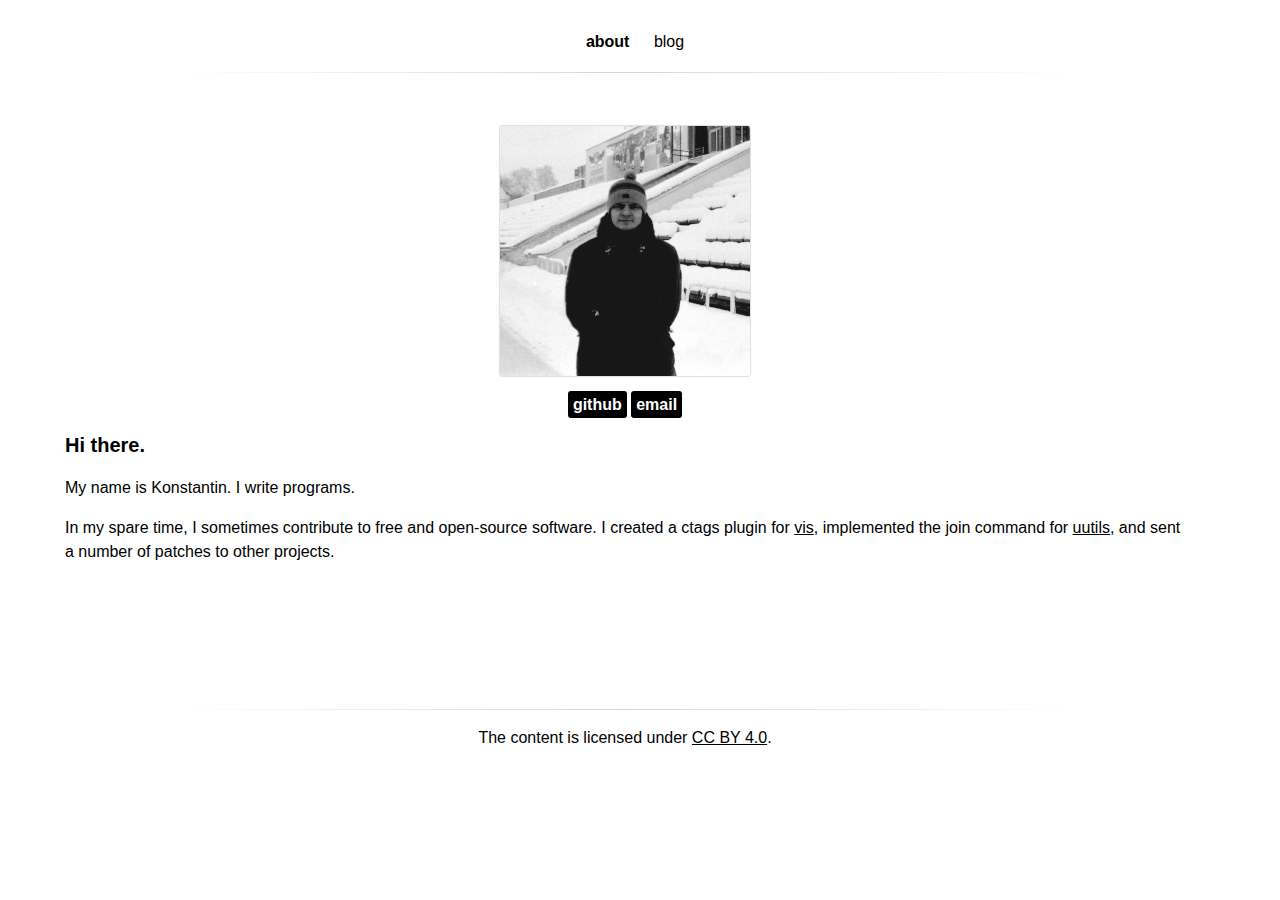
==== index.html @ 9165deb7 "Site import" ====
<!doctype html><html><head><meta name=generator content="Hugo 0.104.3"><meta charset=utf-8><meta name=viewport content="width=device-width"><title>About - Konstantin Pospelov</title><link rel=stylesheet href=/style.css type=text/css media=all><link rel=icon type=image/jpg href=/img/me.jpg></head><body><nav class=menu><a class="menu-item current" href=/>about</a>
<a class=menu-item href=/blog>blog</a><hr></nav><main><div class=me><img class=me-image src=/img/me.jpg><br><div class=contacts><a class=contact href=http://github.com/kupospelov>github</a>
<a class=contact href=mailto:kupospelov@gmail.com>email</a></div></div><h1>Hi there.</h1><p><p>My name is Konstantin. I write programs.</p><p>In my spare time, I sometimes contribute to free and open-source software. I created a ctags plugin for <a href=https://github.com/martanne/vis>vis</a>, implemented the join command for <a href=https://github.com/uutils/coreutils>uutils</a>, and sent a number of patches to other projects.</p></p></main><footer><hr><p>The content is licensed under <a rel=license href=http://creativecommons.org/licenses/by/4.0/>CC BY 4.0</a>.</p><br></footer></body></html>
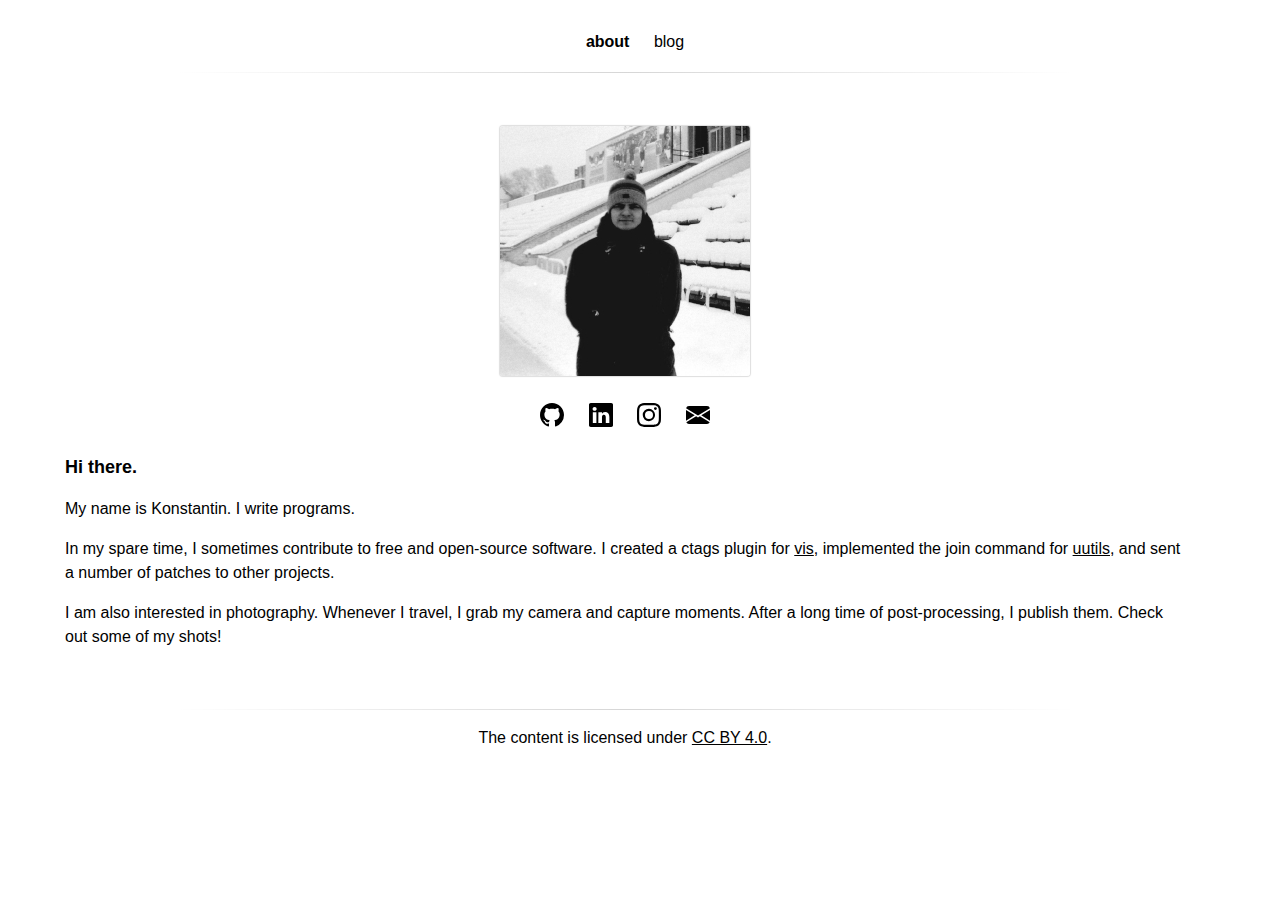
==== commit 9d883271: "Site import" ====
--- a/index.html
+++ b/index.html
@@ -1,3 +1,6 @@
-<!doctype html><html><head><meta name=generator content="Hugo 0.104.3"><meta charset=utf-8><meta name=viewport content="width=device-width"><title>About - Konstantin Pospelov</title><link rel=stylesheet href=/style.css type=text/css media=all><link rel=icon type=image/jpg href=/img/me.jpg></head><body><nav class=menu><a class="menu-item current" href=/>about</a>
-<a class=menu-item href=/blog>blog</a><hr></nav><main><div class=me><img class=me-image src=/img/me.jpg><br><div class=contacts><a class=contact href=http://github.com/kupospelov>github</a>
-<a class=contact href=mailto:kupospelov@gmail.com>email</a></div></div><h1>Hi there.</h1><p><p>My name is Konstantin. I write programs.</p><p>In my spare time, I sometimes contribute to free and open-source software. I created a ctags plugin for <a href=https://github.com/martanne/vis>vis</a>, implemented the join command for <a href=https://github.com/uutils/coreutils>uutils</a>, and sent a number of patches to other projects.</p></p></main><footer><hr><p>The content is licensed under <a rel=license href=http://creativecommons.org/licenses/by/4.0/>CC BY 4.0</a>.</p><br></footer></body></html>+<!doctype html><html><head><meta name=generator content="Hugo 0.141.0"><meta charset=utf-8><meta name=viewport content="width=device-width"><title>About - Konstantin Pospelov</title>
+<link rel=stylesheet href=/style.css type=text/css media=all><link rel=icon type=image/jpg href=/img/me.jpg></head><body><nav class=menu><a class="menu-item current" href=/>about</a>
+<a class=menu-item href=/blog/>blog</a><hr></nav><main><div class=me><img class=me-image src=/img/me.jpg><br><div class=contacts><a href=https://github.com/kupospelov><img class=contact alt=github src=/img/github.svg></img></a>
+<a href=https://www.linkedin.com/in/kupospelov><img class=contact alt=linkedin src=/img/linkedin.svg></img></a>
+<a href=https://www.instagram.com/kupospelov><img class=contact alt=instagram src=/img/instagram.svg></img></a>
+<a href=mailto:kupospelov@gmail.com><img class=contact alt=mail src=/img/envelope-fill.svg></img></a></div></div><h1>Hi there.</h1><p><p>My name is Konstantin. I write programs.</p><p>In my spare time, I sometimes contribute to free and open-source software. I created a ctags plugin for <a href=https://github.com/martanne/vis>vis</a>, implemented the join command for <a href=https://github.com/uutils/coreutils>uutils</a>, and sent a number of patches to other projects.</p><p>I am also interested in photography. Whenever I travel, I grab my camera and capture moments. After a long time of post-processing, I publish them. Check out some of my shots!</p></p></main><footer><hr><p>The content is licensed under <a rel=license href=http://creativecommons.org/licenses/by/4.0/>CC BY 4.0</a>.</p><br></footer></body></html>